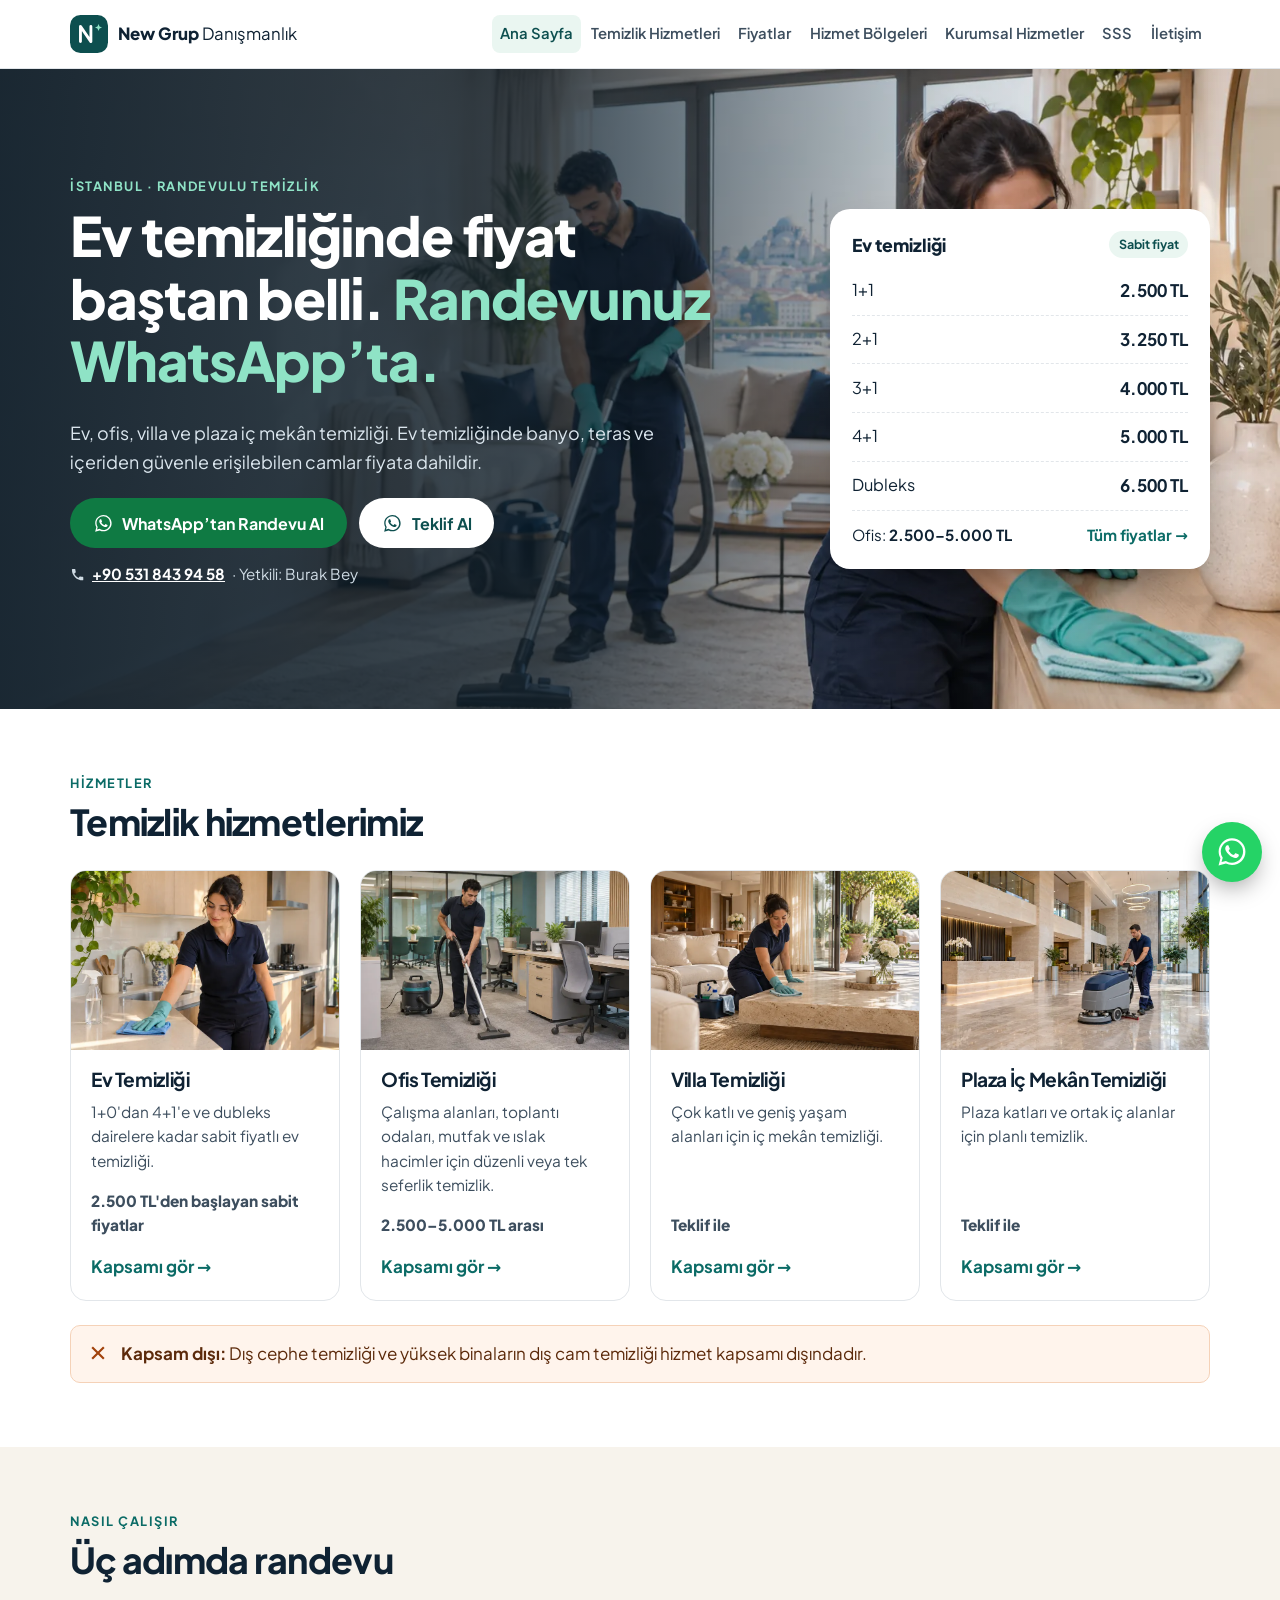
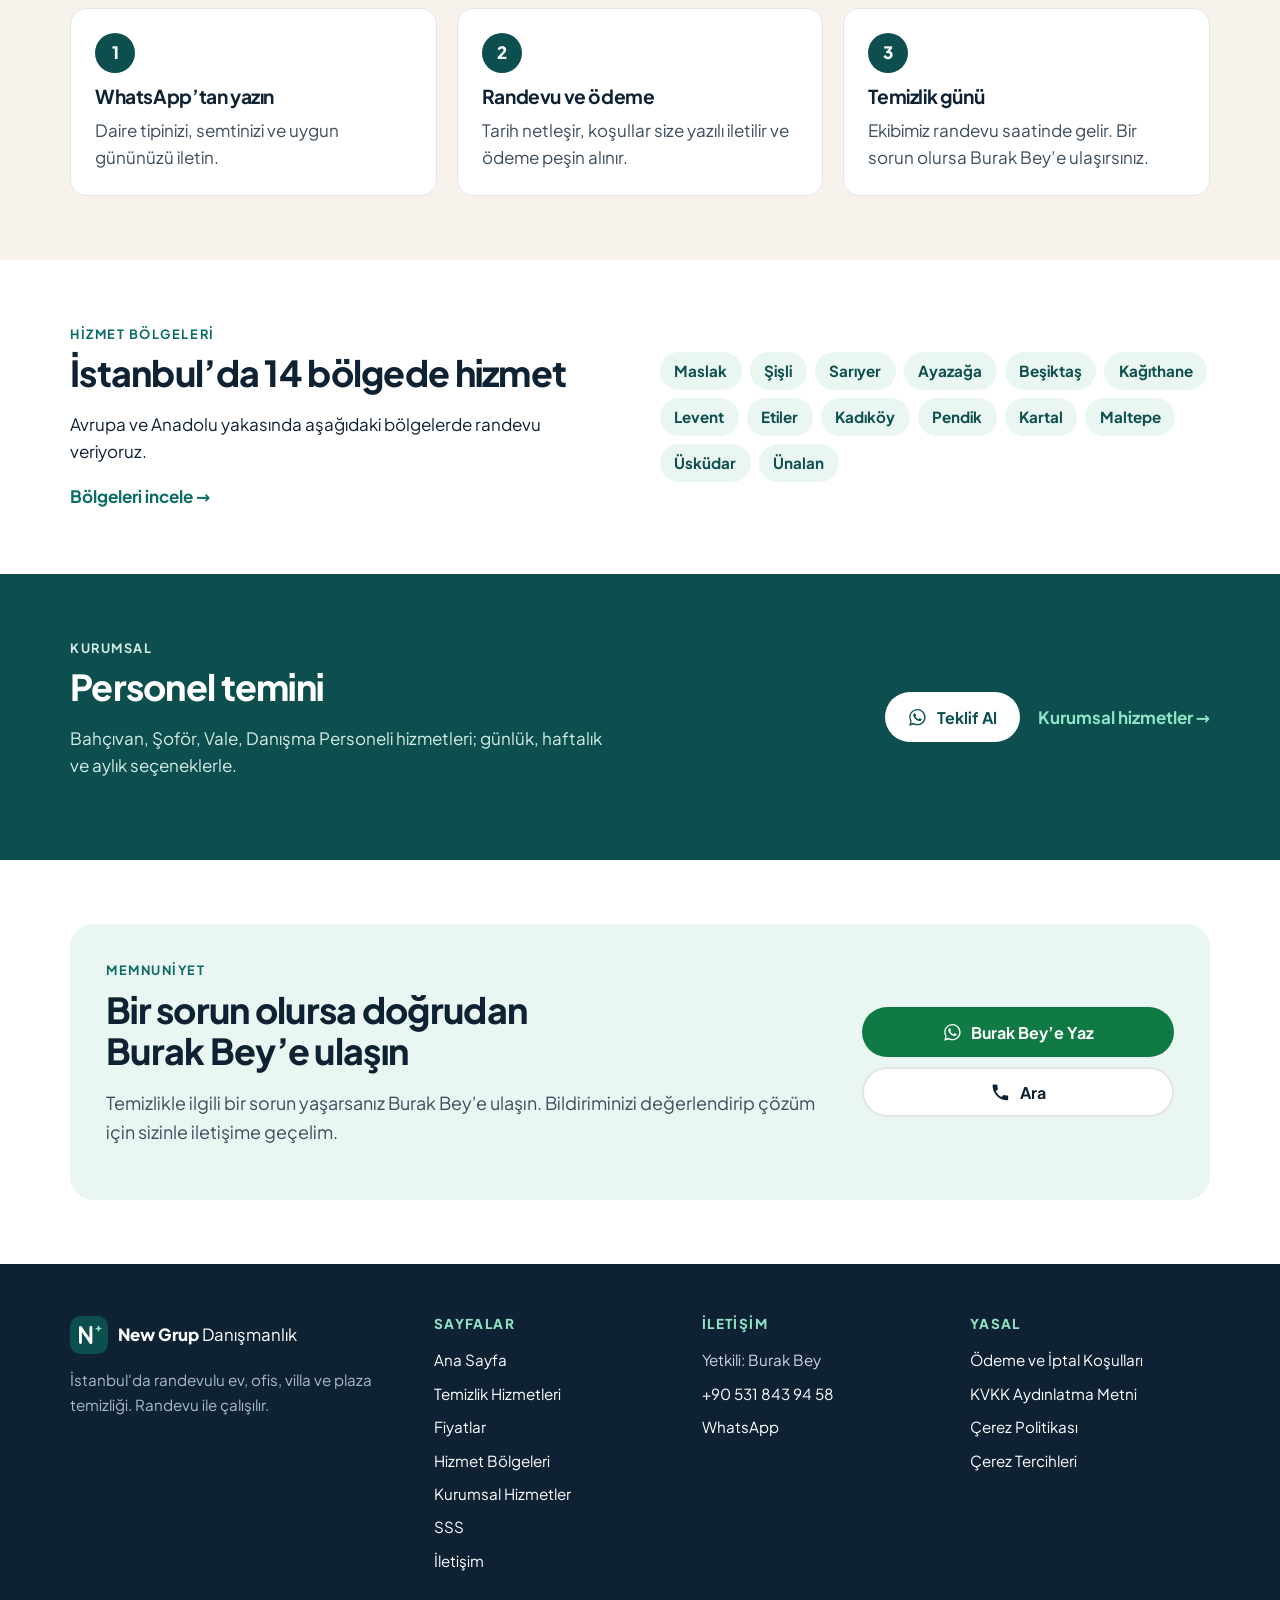
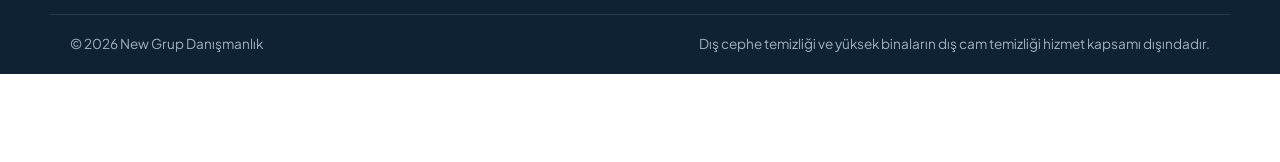
==== index.html @ 075f75ff "New Grup Danışmanlık web sitesi Co-Authored-By: Claude Opus 5.5 <noreply@anthropic.com> Claude-Sessi" ====
<!doctype html>
<html lang="tr">
<head>
<meta charset="utf-8">
<meta name="viewport" content="width=device-width,initial-scale=1,viewport-fit=cover">
<title>New Grup Danışmanlık | İstanbul Ev ve Ofis Temizliği, Sabit Fiyat</title>
<meta name="description" content="İstanbul&#x27;da ev, ofis, villa ve plaza iç mekân temizliği. 1+1 ev temizliği 2.500 TL&#x27;den başlayan sabit fiyatlar. WhatsApp&#x27;tan hemen randevu alın.">
<meta name="robots" content="index,follow">
<link rel="canonical" href="https://y73755-commits.github.io/newgrupdanismanlik/">
<meta property="og:type" content="website"><meta property="og:locale" content="tr_TR">
<meta property="og:site_name" content="New Grup Danışmanlık"><meta property="og:title" content="New Grup Danışmanlık | İstanbul Ev ve Ofis Temizliği, Sabit Fiyat">
<meta property="og:description" content="İstanbul&#x27;da ev, ofis, villa ve plaza iç mekân temizliği. 1+1 ev temizliği 2.500 TL&#x27;den başlayan sabit fiyatlar. WhatsApp&#x27;tan hemen randevu alın."><meta property="og:url" content="https://y73755-commits.github.io/newgrupdanismanlik/">
<meta property="og:image" content="https://y73755-commits.github.io/newgrupdanismanlik/assets/img/og.jpg">
<meta name="theme-color" content="#0d4f4f">

<link rel="icon" href="assets/img/favicon.svg" type="image/svg+xml">
<link rel="preload" href="assets/fonts/plus-jakarta-sans-latin-wght-normal.woff2" as="font" type="font/woff2" crossorigin>
<link rel="preload" as="image" href="assets/img/hero-salon-800.webp" imagesrcset="assets/img/hero-salon-800.webp 800w, assets/img/hero-salon-1600.webp 1600w" imagesizes="100vw">
<link rel="stylesheet" href="assets/css/style.css?v=202611161901">
<script>
window.NG_CFG={"ga4": "", "ads": "", "adsWa": "", "adsTel": ""};
window.dataLayer=window.dataLayer||[];function gtag(){dataLayer.push(arguments);}
gtag('consent','default',{ad_storage:'denied',ad_user_data:'denied',ad_personalization:'denied',analytics_storage:'denied',functionality_storage:'granted',security_storage:'granted',wait_for_update:500});
gtag('set','ads_data_redaction',true);
</script>
<script type="application/ld+json">{"@context": "https://schema.org", "@type": "LocalBusiness", "@id": "https://y73755-commits.github.io/newgrupdanismanlik/#isletme", "name": "New Grup Danışmanlık", "url": "https://y73755-commits.github.io/newgrupdanismanlik/", "telephone": "+905318439458", "description": "İstanbul'da randevulu ev, ofis, villa ve plaza temizliği", "image": "https://y73755-commits.github.io/newgrupdanismanlik/assets/img/og.jpg", "priceRange": "2.500 TL – 6.500 TL", "areaServed": [{"@type": "Place", "name": "Maslak, İstanbul"}, {"@type": "Place", "name": "Şişli, İstanbul"}, {"@type": "Place", "name": "Sarıyer, İstanbul"}, {"@type": "Place", "name": "Ayazağa, İstanbul"}, {"@type": "Place", "name": "Beşiktaş, İstanbul"}, {"@type": "Place", "name": "Kağıthane, İstanbul"}, {"@type": "Place", "name": "Levent, İstanbul"}, {"@type": "Place", "name": "Etiler, İstanbul"}, {"@type": "Place", "name": "Kadıköy, İstanbul"}, {"@type": "Place", "name": "Pendik, İstanbul"}, {"@type": "Place", "name": "Kartal, İstanbul"}, {"@type": "Place", "name": "Maltepe, İstanbul"}, {"@type": "Place", "name": "Üsküdar, İstanbul"}, {"@type": "Place", "name": "Ünalan, İstanbul"}], "contactPoint": {"@type": "ContactPoint", "telephone": "+905318439458", "contactType": "customer service", "availableLanguage": "Turkish"}, "makesOffer": [{"@type": "Offer", "name": "1+0 ve 1+1 ev temizliği", "price": "2500", "priceCurrency": "TRY"}, {"@type": "Offer", "name": "2+1 ev temizliği", "price": "3250", "priceCurrency": "TRY"}, {"@type": "Offer", "name": "3+1 ev temizliği", "price": "4000", "priceCurrency": "TRY"}, {"@type": "Offer", "name": "4+1 ev temizliği", "price": "5000", "priceCurrency": "TRY"}, {"@type": "Offer", "name": "3+2 ve 4+2 dubleks daire temizliği", "price": "6500", "priceCurrency": "TRY"}]}</script>
</head>
<body>
<a class="skip" href="#icerik">İçeriğe geç</a>
<header class="hdr">
  <div class="wrap hdr-in">
    <a class="brand" href="index.html" aria-label="New Grup Danışmanlık ana sayfa"><svg class="logo-mark" viewBox="0 0 40 40" aria-hidden="true"><rect width="40" height="40" rx="11" fill="#0d4f4f"/><path d="M11 28V12l11 16V12" fill="none" stroke="#fff" stroke-width="3" stroke-linecap="round" stroke-linejoin="round"/><path d="M30 9.5l1.1 2.6 2.6 1.1-2.6 1.1L30 16.9l-1.1-2.6-2.6-1.1 2.6-1.1z" fill="#8fe3c6"/></svg><span><b>New Grup</b> Danışmanlık</span></a>
    <nav class="nav" id="nav" aria-label="Ana menü"><ul><li><a href="index.html" aria-current=page>Ana Sayfa</a></li><li><a href="temizlik-hizmetleri.html">Temizlik Hizmetleri</a></li><li><a href="fiyatlar.html">Fiyatlar</a></li><li><a href="hizmet-bolgeleri.html">Hizmet Bölgeleri</a></li><li><a href="kurumsal-hizmetler.html">Kurumsal Hizmetler</a></li><li><a href="sss.html">SSS</a></li><li><a href="iletisim.html">İletişim</a></li></ul>
      <div class="nav-cta"><a class="btn btn-ghost btn-sm" href="tel:+905318439458" data-track="telefon" data-ctx="menu"><svg viewBox="0 0 24 24" aria-hidden="true"><path fill="currentColor" d="M6.6 10.8a15.1 15.1 0 0 0 6.6 6.6l2.2-2.2c.3-.3.7-.4 1-.2 1.1.4 2.3.6 3.6.6.6 0 1 .4 1 1V20c0 .6-.4 1-1 1A17 17 0 0 1 3 4c0-.6.4-1 1-1h3.5c.6 0 1 .4 1 1 0 1.2.2 2.4.6 3.6.1.3 0 .7-.2 1l-2.3 2.2Z"/></svg><span>+90 531 843 94 58</span></a></div>
    </nav>
    <a class="hdr-tel" href="tel:+905318439458" data-track="telefon" data-ctx="header"><svg viewBox="0 0 24 24" aria-hidden="true"><path fill="currentColor" d="M6.6 10.8a15.1 15.1 0 0 0 6.6 6.6l2.2-2.2c.3-.3.7-.4 1-.2 1.1.4 2.3.6 3.6.6.6 0 1 .4 1 1V20c0 .6-.4 1-1 1A17 17 0 0 1 3 4c0-.6.4-1 1-1h3.5c.6 0 1 .4 1 1 0 1.2.2 2.4.6 3.6.1.3 0 .7-.2 1l-2.3 2.2Z"/></svg><span>+90 531 843 94 58</span></a>
    <button class="burger" id="burger" aria-controls="nav" aria-expanded="false" aria-label="Menüyü aç"><span></span><span></span><span></span></button>
  </div>
</header>
<main id="icerik">

<section class="hero"><div class="hero-bg"><img class="hero-img" src="assets/img/hero-salon-800.webp" srcset="assets/img/hero-salon-800.webp 800w, assets/img/hero-salon-1600.webp 1600w" sizes="100vw" alt="İstanbul manzaralı bir salonda süpürge ve toz alma yapan iki temizlik görevlisi" width="1536" height="1024" fetchpriority="high"></div><div class="wrap hero-grid">
  <div class="hero-txt">
    <p class="eyebrow">İstanbul · Randevulu temizlik</p>
    <h1>Ev temizliğinde fiyat baştan belli. <span class="hl">Randevunuz WhatsApp’ta.</span></h1>
    <p class="lead">Ev, ofis, villa ve plaza iç mekân temizliği. Ev temizliğinde banyo, teras ve içeriden güvenle erişilebilen camlar fiyata dahildir.</p>
    <div class="hero-cta"><a class="btn btn-wa" href="https://wa.me/905318439458?text=Merhaba%20Burak%20Bey%2C%20ev%20temizli%C4%9Fi%20i%C3%A7in%20randevu%20almak%20istiyorum.%20Daire%20tipi%3A%20%E2%80%A6%20Semt%3A%20%E2%80%A6%20Uygun%20g%C3%BCn%3A%20%E2%80%A6" target="_blank" rel="noopener" data-track="whatsapp" data-ctx="hero"><svg viewBox="0 0 32 32" aria-hidden="true"><path fill="currentColor" d="M16.04 3C9.08 3 3.43 8.64 3.43 15.6c0 2.22.58 4.39 1.69 6.3L3.33 28.7l6.96-1.83a12.6 12.6 0 0 0 5.75 1.39h.01c6.95 0 12.6-5.65 12.6-12.6 0-3.37-1.31-6.53-3.69-8.91A12.52 12.52 0 0 0 16.04 3Zm0 23.07h-.01a10.5 10.5 0 0 1-5.35-1.46l-.38-.23-4.13 1.08 1.1-4.02-.25-.41a10.44 10.44 0 0 1-1.6-5.43c0-5.79 4.71-10.5 10.51-10.5 2.8 0 5.44 1.1 7.42 3.08a10.43 10.43 0 0 1 3.07 7.43c0 5.79-4.71 10.5-10.5 10.5Zm5.76-7.86c-.32-.16-1.87-.92-2.16-1.03-.29-.1-.5-.16-.71.16-.21.32-.82 1.03-1 1.24-.18.21-.37.24-.68.08-.32-.16-1.33-.49-2.54-1.57-.94-.84-1.57-1.87-1.75-2.18-.18-.32-.02-.49.14-.65.14-.14.32-.37.47-.55.16-.18.21-.32.32-.53.1-.21.05-.4-.03-.55-.08-.16-.71-1.71-.97-2.34-.26-.62-.52-.53-.71-.54h-.6c-.21 0-.55.08-.84.4-.29.32-1.1 1.08-1.1 2.63s1.13 3.05 1.29 3.26c.16.21 2.22 3.39 5.38 4.75.75.32 1.34.52 1.8.66.75.24 1.44.21 1.98.13.6-.09 1.87-.76 2.13-1.5.26-.74.26-1.37.18-1.5-.08-.13-.29-.21-.6-.37Z"/></svg><span>WhatsApp’tan Randevu Al</span></a><a class="btn btn-primary" href="https://wa.me/905318439458?text=Merhaba%20Burak%20Bey%2C%20ofis%20temizli%C4%9Fi%20i%C3%A7in%20teklif%20almak%20istiyorum.%20Semt%3A%20%E2%80%A6%20Alan/kapsam%3A%20%E2%80%A6" target="_blank" rel="noopener" data-track="whatsapp" data-ctx="hero"><svg viewBox="0 0 32 32" aria-hidden="true"><path fill="currentColor" d="M16.04 3C9.08 3 3.43 8.64 3.43 15.6c0 2.22.58 4.39 1.69 6.3L3.33 28.7l6.96-1.83a12.6 12.6 0 0 0 5.75 1.39h.01c6.95 0 12.6-5.65 12.6-12.6 0-3.37-1.31-6.53-3.69-8.91A12.52 12.52 0 0 0 16.04 3Zm0 23.07h-.01a10.5 10.5 0 0 1-5.35-1.46l-.38-.23-4.13 1.08 1.1-4.02-.25-.41a10.44 10.44 0 0 1-1.6-5.43c0-5.79 4.71-10.5 10.51-10.5 2.8 0 5.44 1.1 7.42 3.08a10.43 10.43 0 0 1 3.07 7.43c0 5.79-4.71 10.5-10.5 10.5Zm5.76-7.86c-.32-.16-1.87-.92-2.16-1.03-.29-.1-.5-.16-.71.16-.21.32-.82 1.03-1 1.24-.18.21-.37.24-.68.08-.32-.16-1.33-.49-2.54-1.57-.94-.84-1.57-1.87-1.75-2.18-.18-.32-.02-.49.14-.65.14-.14.32-.37.47-.55.16-.18.21-.32.32-.53.1-.21.05-.4-.03-.55-.08-.16-.71-1.71-.97-2.34-.26-.62-.52-.53-.71-.54h-.6c-.21 0-.55.08-.84.4-.29.32-1.1 1.08-1.1 2.63s1.13 3.05 1.29 3.26c.16.21 2.22 3.39 5.38 4.75.75.32 1.34.52 1.8.66.75.24 1.44.21 1.98.13.6-.09 1.87-.76 2.13-1.5.26-.74.26-1.37.18-1.5-.08-.13-.29-.21-.6-.37Z"/></svg><span>Teklif Al</span></a></div>
    <p class="hero-meta"><svg viewBox="0 0 24 24" aria-hidden="true"><path fill="currentColor" d="M6.6 10.8a15.1 15.1 0 0 0 6.6 6.6l2.2-2.2c.3-.3.7-.4 1-.2 1.1.4 2.3.6 3.6.6.6 0 1 .4 1 1V20c0 .6-.4 1-1 1A17 17 0 0 1 3 4c0-.6.4-1 1-1h3.5c.6 0 1 .4 1 1 0 1.2.2 2.4.6 3.6.1.3 0 .7-.2 1l-2.3 2.2Z"/></svg><a href="tel:+905318439458" data-track="telefon" data-ctx="hero">+90 531 843 94 58</a> · Yetkili: Burak Bey</p>
  </div>
  <aside class="price-card" aria-label="Ev temizliği fiyatları">
    <div class="pc-head"><span>Ev temizliği</span><span class="pill pill-mint">Sabit fiyat</span></div>
    <ul class="pc-list"><li><span>1+1</span><b>2.500 TL</b></li><li><span>2+1</span><b>3.250 TL</b></li><li><span>3+1</span><b>4.000 TL</b></li><li><span>4+1</span><b>5.000 TL</b></li><li><span>Dubleks</span><b>6.500 TL</b></li></ul>
    <div class="pc-foot"><span>Ofis: <b>2.500–5.000 TL</b></span><a href="fiyatlar.html">Tüm fiyatlar →</a></div>
  </aside>
</div></section>

<section class="sec"><div class="wrap">
  <div class="sec-head"><p class="eyebrow">Hizmetler</p><h2>Temizlik hizmetlerimiz</h2></div>
  <div class="grid-4"><article class="card svc">
<div class="svc-img"><img class="" src="assets/img/ev-mutfak-800.webp" srcset="assets/img/ev-mutfak-800.webp 800w, assets/img/ev-mutfak-1600.webp 1600w" sizes="(max-width: 760px) 100vw, 25vw" alt="Mutfak tezgâhını silen temizlik görevlisi" width="1536" height="1024" loading="lazy" decoding="async"></div><h3>Ev Temizliği</h3><p>1+0&#x27;dan 4+1&#x27;e ve dubleks dairelere kadar sabit fiyatlı ev temizliği.</p>
<p class="svc-price">2.500 TL&#x27;den başlayan sabit fiyatlar</p>
<a class="more" href="temizlik-hizmetleri.html#ev-temizligi">Kapsamı gör →</a></article><article class="card svc">
<div class="svc-img"><img class="" src="assets/img/ofis-800.webp" srcset="assets/img/ofis-800.webp 800w, assets/img/ofis-1600.webp 1600w" sizes="(max-width: 760px) 100vw, 25vw" alt="Ofiste halıyı süpüren temizlik görevlisi" width="1536" height="1024" loading="lazy" decoding="async"></div><h3>Ofis Temizliği</h3><p>Çalışma alanları, toplantı odaları, mutfak ve ıslak hacimler için düzenli veya tek seferlik temizlik.</p>
<p class="svc-price">2.500–5.000 TL arası</p>
<a class="more" href="temizlik-hizmetleri.html#ofis-temizligi">Kapsamı gör →</a></article><article class="card svc">
<div class="svc-img"><img class="" src="assets/img/villa-800.webp" srcset="assets/img/villa-800.webp 800w, assets/img/villa-1600.webp 1600w" sizes="(max-width: 760px) 100vw, 25vw" alt="Villa salonunda mermer sehpayı silen temizlik görevlisi" width="1536" height="1024" loading="lazy" decoding="async"></div><h3>Villa Temizliği</h3><p>Çok katlı ve geniş yaşam alanları için iç mekân temizliği.</p>
<p class="svc-price">Teklif ile</p>
<a class="more" href="temizlik-hizmetleri.html#villa-temizligi">Kapsamı gör →</a></article><article class="card svc">
<div class="svc-img"><img class="" src="assets/img/plaza-800.webp" srcset="assets/img/plaza-800.webp 800w, assets/img/plaza-1600.webp 1600w" sizes="(max-width: 760px) 100vw, 25vw" alt="Plaza lobisinde zemin temizleme makinesi kullanan görevli" width="1536" height="1024" loading="lazy" decoding="async"></div><h3>Plaza İç Mekân Temizliği</h3><p>Plaza katları ve ortak iç alanlar için planlı temizlik.</p>
<p class="svc-price">Teklif ile</p>
<a class="more" href="temizlik-hizmetleri.html#plaza-temizligi">Kapsamı gör →</a></article></div>
  <div class="note note-warn"><svg viewBox="0 0 20 20" aria-hidden="true"><path fill="currentColor" d="m5.4 4 4.6 4.6L14.6 4 16 5.4 11.4 10l4.6 4.6-1.4 1.4-4.6-4.6L5.4 16 4 14.6 8.6 10 4 5.4z"/></svg><p><b>Kapsam dışı:</b> Dış cephe temizliği ve yüksek binaların dış cam temizliği hizmet kapsamı dışındadır.</p></div>
</div></section>

<section class="sec sec-tint"><div class="wrap">
  <div class="sec-head"><p class="eyebrow">Nasıl çalışır</p><h2>Üç adımda randevu</h2></div>
  <ol class="steps">
    <li><span class="step-n">1</span><h3>WhatsApp’tan yazın</h3><p>Daire tipinizi, semtinizi ve uygun gününüzü iletin.</p></li>
    <li><span class="step-n">2</span><h3>Randevu ve ödeme</h3><p>Tarih netleşir, koşullar size yazılı iletilir ve ödeme peşin alınır.</p></li>
    <li><span class="step-n">3</span><h3>Temizlik günü</h3><p>Ekibimiz randevu saatinde gelir. Bir sorun olursa Burak Bey’e ulaşırsınız.</p></li>
  </ol>
</div></section>

<section class="sec"><div class="wrap split">
  <div><p class="eyebrow">Hizmet bölgeleri</p><h2>İstanbul’da 14 bölgede hizmet</h2>
  <p>Avrupa ve Anadolu yakasında aşağıdaki bölgelerde randevu veriyoruz.</p>
  <a class="more" href="hizmet-bolgeleri.html">Bölgeleri incele →</a></div>
  <ul class="chips"><li>Maslak</li><li>Şişli</li><li>Sarıyer</li><li>Ayazağa</li><li>Beşiktaş</li><li>Kağıthane</li><li>Levent</li><li>Etiler</li><li>Kadıköy</li><li>Pendik</li><li>Kartal</li><li>Maltepe</li><li>Üsküdar</li><li>Ünalan</li></ul>
</div></section>

<section class="sec sec-dark"><div class="wrap split">
  <div><p class="eyebrow eyebrow-l">Kurumsal</p><h2>Personel temini</h2>
  <p>Bahçıvan, Şoför, Vale, Danışma Personeli hizmetleri; günlük, haftalık ve aylık seçeneklerle.</p></div>
  <div class="dark-cta"><a class="btn btn-light" href="https://wa.me/905318439458?text=Merhaba%20Burak%20Bey%2C%20kurumsal%20personel%20i%C3%A7in%20teklif%20almak%20istiyorum.%20Semt%3A%20%E2%80%A6%20Alan/kapsam%3A%20%E2%80%A6" target="_blank" rel="noopener" data-track="whatsapp" data-ctx="home-kurumsal"><svg viewBox="0 0 32 32" aria-hidden="true"><path fill="currentColor" d="M16.04 3C9.08 3 3.43 8.64 3.43 15.6c0 2.22.58 4.39 1.69 6.3L3.33 28.7l6.96-1.83a12.6 12.6 0 0 0 5.75 1.39h.01c6.95 0 12.6-5.65 12.6-12.6 0-3.37-1.31-6.53-3.69-8.91A12.52 12.52 0 0 0 16.04 3Zm0 23.07h-.01a10.5 10.5 0 0 1-5.35-1.46l-.38-.23-4.13 1.08 1.1-4.02-.25-.41a10.44 10.44 0 0 1-1.6-5.43c0-5.79 4.71-10.5 10.51-10.5 2.8 0 5.44 1.1 7.42 3.08a10.43 10.43 0 0 1 3.07 7.43c0 5.79-4.71 10.5-10.5 10.5Zm5.76-7.86c-.32-.16-1.87-.92-2.16-1.03-.29-.1-.5-.16-.71.16-.21.32-.82 1.03-1 1.24-.18.21-.37.24-.68.08-.32-.16-1.33-.49-2.54-1.57-.94-.84-1.57-1.87-1.75-2.18-.18-.32-.02-.49.14-.65.14-.14.32-.37.47-.55.16-.18.21-.32.32-.53.1-.21.05-.4-.03-.55-.08-.16-.71-1.71-.97-2.34-.26-.62-.52-.53-.71-.54h-.6c-.21 0-.55.08-.84.4-.29.32-1.1 1.08-1.1 2.63s1.13 3.05 1.29 3.26c.16.21 2.22 3.39 5.38 4.75.75.32 1.34.52 1.8.66.75.24 1.44.21 1.98.13.6-.09 1.87-.76 2.13-1.5.26-.74.26-1.37.18-1.5-.08-.13-.29-.21-.6-.37Z"/></svg><span>Teklif Al</span></a><a class="more more-l" href="kurumsal-hizmetler.html">Kurumsal hizmetler →</a></div>
</div></section>

<section class="sec"><div class="wrap"><div class="promise">
<div><p class="eyebrow">Memnuniyet</p><h2>Bir sorun olursa doğrudan Burak Bey’e ulaşın</h2><p class="lead">Temizlikle ilgili bir sorun yaşarsanız Burak Bey&#x27;e ulaşın. Bildiriminizi değerlendirip çözüm için sizinle iletişime geçelim.</p></div>
<div class="promise-cta"><a class="btn btn-wa" href="https://wa.me/905318439458?text=Merhaba%20Burak%20Bey%2C%20ald%C4%B1%C4%9F%C4%B1m%20temizlik%20hizmetiyle%20ilgili%20bildirimde%20bulunmak%20istiyorum." target="_blank" rel="noopener" data-track="whatsapp" data-ctx="memnuniyet"><svg viewBox="0 0 32 32" aria-hidden="true"><path fill="currentColor" d="M16.04 3C9.08 3 3.43 8.64 3.43 15.6c0 2.22.58 4.39 1.69 6.3L3.33 28.7l6.96-1.83a12.6 12.6 0 0 0 5.75 1.39h.01c6.95 0 12.6-5.65 12.6-12.6 0-3.37-1.31-6.53-3.69-8.91A12.52 12.52 0 0 0 16.04 3Zm0 23.07h-.01a10.5 10.5 0 0 1-5.35-1.46l-.38-.23-4.13 1.08 1.1-4.02-.25-.41a10.44 10.44 0 0 1-1.6-5.43c0-5.79 4.71-10.5 10.51-10.5 2.8 0 5.44 1.1 7.42 3.08a10.43 10.43 0 0 1 3.07 7.43c0 5.79-4.71 10.5-10.5 10.5Zm5.76-7.86c-.32-.16-1.87-.92-2.16-1.03-.29-.1-.5-.16-.71.16-.21.32-.82 1.03-1 1.24-.18.21-.37.24-.68.08-.32-.16-1.33-.49-2.54-1.57-.94-.84-1.57-1.87-1.75-2.18-.18-.32-.02-.49.14-.65.14-.14.32-.37.47-.55.16-.18.21-.32.32-.53.1-.21.05-.4-.03-.55-.08-.16-.71-1.71-.97-2.34-.26-.62-.52-.53-.71-.54h-.6c-.21 0-.55.08-.84.4-.29.32-1.1 1.08-1.1 2.63s1.13 3.05 1.29 3.26c.16.21 2.22 3.39 5.38 4.75.75.32 1.34.52 1.8.66.75.24 1.44.21 1.98.13.6-.09 1.87-.76 2.13-1.5.26-.74.26-1.37.18-1.5-.08-.13-.29-.21-.6-.37Z"/></svg><span>Burak Bey’e Yaz</span></a><a class="btn btn-ghost" href="tel:+905318439458" data-track="telefon" data-ctx="memnuniyet"><svg viewBox="0 0 24 24" aria-hidden="true"><path fill="currentColor" d="M6.6 10.8a15.1 15.1 0 0 0 6.6 6.6l2.2-2.2c.3-.3.7-.4 1-.2 1.1.4 2.3.6 3.6.6.6 0 1 .4 1 1V20c0 .6-.4 1-1 1A17 17 0 0 1 3 4c0-.6.4-1 1-1h3.5c.6 0 1 .4 1 1 0 1.2.2 2.4.6 3.6.1.3 0 .7-.2 1l-2.3 2.2Z"/></svg><span>Ara</span></a></div>
</div></div></section>

</main>
<footer class="ftr">
  <div class="wrap ftr-grid">
    <div>
      <a class="brand brand-light" href="index.html"><svg class="logo-mark" viewBox="0 0 40 40" aria-hidden="true"><rect width="40" height="40" rx="11" fill="#0d4f4f"/><path d="M11 28V12l11 16V12" fill="none" stroke="#fff" stroke-width="3" stroke-linecap="round" stroke-linejoin="round"/><path d="M30 9.5l1.1 2.6 2.6 1.1-2.6 1.1L30 16.9l-1.1-2.6-2.6-1.1 2.6-1.1z" fill="#8fe3c6"/></svg><span><b>New Grup</b> Danışmanlık</span></a>
      <p class="muted-l">İstanbul&#x27;da randevulu ev, ofis, villa ve plaza temizliği. Randevu ile çalışılır.</p>
    </div>
    <div>
      <h2 class="ftr-h">Sayfalar</h2>
      <ul class="ftr-list"><li><a href="index.html">Ana Sayfa</a></li><li><a href="temizlik-hizmetleri.html">Temizlik Hizmetleri</a></li><li><a href="fiyatlar.html">Fiyatlar</a></li><li><a href="hizmet-bolgeleri.html">Hizmet Bölgeleri</a></li><li><a href="kurumsal-hizmetler.html">Kurumsal Hizmetler</a></li><li><a href="sss.html">SSS</a></li><li><a href="iletisim.html">İletişim</a></li></ul>
    </div>
    <div>
      <h2 class="ftr-h">İletişim</h2>
      <ul class="ftr-list">
        <li>Yetkili: Burak Bey</li>
        <li><a href="tel:+905318439458" data-track="telefon" data-ctx="footer">+90 531 843 94 58</a></li>
        <li><a href="https://wa.me/905318439458?text=Merhaba%20Burak%20Bey%2C%20temizlik%20hizmeti%20hakk%C4%B1nda%20bilgi%20almak%20istiyorum." target="_blank" rel="noopener" data-track="whatsapp" data-ctx="footer">WhatsApp</a></li>
      </ul>
    </div>
    <div>
      <h2 class="ftr-h">Yasal</h2>
      <ul class="ftr-list">
        <li><a href="odeme-kosullari.html">Ödeme ve İptal Koşulları</a></li>
        <li><a href="kvkk-aydinlatma-metni.html">KVKK Aydınlatma Metni</a></li>
        <li><a href="cerez-politikasi.html">Çerez Politikası</a></li>
        <li><button type="button" class="linklike" data-open-consent>Çerez Tercihleri</button></li>
      </ul>
    </div>
  </div>
  <div class="wrap ftr-bottom"><span>© 2026 New Grup Danışmanlık</span><span>Dış cephe temizliği ve yüksek binaların dış cam temizliği hizmet kapsamı dışındadır.</span></div>
</footer>
<a class="wa-float" href="https://wa.me/905318439458?text=Merhaba%20Burak%20Bey%2C%20temizlik%20hizmeti%20hakk%C4%B1nda%20bilgi%20almak%20istiyorum." target="_blank" rel="noopener" data-track="whatsapp" data-ctx="sabit-ikon" aria-label="WhatsApp ile yazın"><svg viewBox="0 0 32 32" aria-hidden="true"><path fill="currentColor" d="M16.04 3C9.08 3 3.43 8.64 3.43 15.6c0 2.22.58 4.39 1.69 6.3L3.33 28.7l6.96-1.83a12.6 12.6 0 0 0 5.75 1.39h.01c6.95 0 12.6-5.65 12.6-12.6 0-3.37-1.31-6.53-3.69-8.91A12.52 12.52 0 0 0 16.04 3Zm0 23.07h-.01a10.5 10.5 0 0 1-5.35-1.46l-.38-.23-4.13 1.08 1.1-4.02-.25-.41a10.44 10.44 0 0 1-1.6-5.43c0-5.79 4.71-10.5 10.51-10.5 2.8 0 5.44 1.1 7.42 3.08a10.43 10.43 0 0 1 3.07 7.43c0 5.79-4.71 10.5-10.5 10.5Zm5.76-7.86c-.32-.16-1.87-.92-2.16-1.03-.29-.1-.5-.16-.71.16-.21.32-.82 1.03-1 1.24-.18.21-.37.24-.68.08-.32-.16-1.33-.49-2.54-1.57-.94-.84-1.57-1.87-1.75-2.18-.18-.32-.02-.49.14-.65.14-.14.32-.37.47-.55.16-.18.21-.32.32-.53.1-.21.05-.4-.03-.55-.08-.16-.71-1.71-.97-2.34-.26-.62-.52-.53-.71-.54h-.6c-.21 0-.55.08-.84.4-.29.32-1.1 1.08-1.1 2.63s1.13 3.05 1.29 3.26c.16.21 2.22 3.39 5.38 4.75.75.32 1.34.52 1.8.66.75.24 1.44.21 1.98.13.6-.09 1.87-.76 2.13-1.5.26-.74.26-1.37.18-1.5-.08-.13-.29-.21-.6-.37Z"/></svg></a>
<div class="cc-banner" id="cc-banner" role="region" aria-label="Çerez bildirimi" hidden>
  <div class="cc-in">
    <p><b>Çerez tercihiniz</b><br>Siteyi ölçmek ve reklamlarımızın etkisini görmek için analiz ve reklam çerezlerini yalnızca izninizle kullanırız. Ayrıntılar: <a href="cerez-politikasi.html">Çerez Politikası</a>.</p>
    <div class="cc-actions">
      <button type="button" class="btn btn-sm btn-outline" data-cc="reject">Reddet</button>
      <button type="button" class="btn btn-sm btn-outline" data-open-consent>Tercihler</button>
      <button type="button" class="btn btn-sm btn-outline" data-cc="accept">Kabul Et</button>
    </div>
  </div>
</div>
<dialog class="cc-modal" id="cc-modal" aria-labelledby="cc-title">
  <form method="dialog" class="cc-form">
    <h2 id="cc-title">Çerez Tercihleri</h2>
    <p class="small">Tercihinizi istediğiniz zaman sayfanın altındaki “Çerez Tercihleri” bağlantısından değiştirebilirsiniz.</p>
    <div class="cc-row"><div><b>Zorunlu</b><p class="small">Çerez tercihinizi hatırlamak için tarayıcınızda küçük bir kayıt tutulur. Kapatılamaz.</p></div><span class="pill">Her zaman açık</span></div>
    <label class="cc-row"><div><b>Analiz</b><p class="small">Google Analytics ile ziyaret istatistikleri.</p></div><input type="checkbox" class="sw" id="cc-analytics"></label>
    <label class="cc-row"><div><b>Reklam</b><p class="small">Google Ads ile WhatsApp ve telefon tıklamalarının ölçümü.</p></div><input type="checkbox" class="sw" id="cc-ads"></label>
    <div class="cc-actions">
      <button type="button" class="btn btn-sm btn-outline" data-cc="reject">Tümünü Reddet</button>
      <button type="button" class="btn btn-sm btn-outline" data-cc="save">Seçimi Kaydet</button>
      <button type="button" class="btn btn-sm btn-outline" data-cc="accept">Tümünü Kabul Et</button>
    </div>
  </form>
</dialog>
<script src="assets/js/main.js?v=202611161901" defer></script>
</body>
</html>
---- assets/css/style.css ----
/* New Grup Danışmanlık — stil dosyası */
@font-face{font-family:"Jakarta";src:url(../fonts/plus-jakarta-sans-latin-ext-wght-normal.woff2) format("woff2");font-weight:200 800;font-display:swap;unicode-range:U+0100-02BA,U+02BD-02C5,U+02C7-02CC,U+02CE-02D7,U+02DD-02FF,U+0304,U+0308,U+0329,U+1D00-1DBF,U+1E00-1E9F,U+1EF2-1EFF,U+2020,U+20A0-20AB,U+20AD-20C0,U+2113,U+2C60-2C7F,U+A720-A7FF}
@font-face{font-family:"Jakarta";src:url(../fonts/plus-jakarta-sans-latin-wght-normal.woff2) format("woff2");font-weight:200 800;font-display:swap;unicode-range:U+0000-00FF,U+0131,U+0152-0153,U+02BB-02BC,U+02C6,U+02DA,U+02DC,U+0304,U+0308,U+0329,U+2000-206F,U+20AC,U+2122,U+2191,U+2193,U+2212,U+2215,U+FEFF,U+FFFD}

:root{
  --ink:#0f2233; --ink-2:#3d4e5e; --muted:#5d6b78;
  --teal:#0d4f4f; --teal-2:#0b6b66; --mint:#8fe3c6; --mint-bg:#eaf6f1;
  --sand:#f7f3ec; --line:#e2e6ea; --white:#fff;
  --wa:#0f7a43; --wa-h:#0c6337; --wa-icon:#25d366;
  --warn-bg:#fff4ec; --warn:#a2420c;
  --r:16px; --r-s:10px; --shadow:0 10px 30px -12px rgba(15,34,51,.25);
  --wrap:1180px; --hdr:68px;
}
*,*::before,*::after{box-sizing:border-box}
html{-webkit-text-size-adjust:100%;scroll-behavior:smooth;scroll-padding-top:calc(var(--hdr) + 12px)}
body{margin:0;font-family:"Jakarta",system-ui,-apple-system,"Segoe UI",Roboto,Arial,sans-serif;color:var(--ink);background:var(--white);font-size:17px;line-height:1.6;padding-bottom:88px}
img{max-width:100%;height:auto;display:block}
svg{width:1em;height:1em;flex:none}
a{color:var(--teal-2)}
h1,h2,h3{line-height:1.15;letter-spacing:-.02em;margin:0 0 .5em;text-wrap:balance}
h1{font-size:clamp(2rem,4.6vw,3.4rem);font-weight:800}
h2{font-size:clamp(1.55rem,2.8vw,2.25rem);font-weight:750}
h3,.h3{font-size:1.2rem;font-weight:700}
p{margin:0 0 1em}
.wrap{max-width:var(--wrap);margin:0 auto;padding:0 20px}
.narrow{max-width:820px}
.center{text-align:center}
.muted{color:var(--muted)} .small{font-size:.9rem}
.sr{position:absolute;width:1px;height:1px;overflow:hidden;clip:rect(0 0 0 0)}
.skip{position:absolute;left:-999px;top:8px;background:var(--ink);color:#fff;padding:8px 12px;border-radius:8px;z-index:100}
.skip:focus{left:8px}
:focus-visible{outline:3px solid #f0a400;outline-offset:2px}
.eyebrow{font-size:.8rem;font-weight:700;letter-spacing:.12em;text-transform:uppercase;color:var(--teal-2);margin-bottom:.6em}
.eyebrow-l{color:var(--mint)}
.lead{font-size:1.12rem;color:var(--ink-2);max-width:62ch}
.hl{color:var(--mint)}

/* buttons */
.btn{display:inline-flex;align-items:center;justify-content:center;gap:.55em;min-height:50px;padding:.75em 1.3em;border-radius:999px;font:inherit;font-weight:700;font-size:1rem;text-decoration:none;border:2px solid transparent;cursor:pointer;transition:background .15s,transform .15s,border-color .15s;line-height:1.2;text-align:center}
.btn svg{width:1.3em;height:1.3em}
.btn:active{transform:translateY(1px)}
.btn-wa{background:var(--wa);color:#fff}.btn-wa:hover{background:var(--wa-h)}
.btn-primary{background:var(--teal);color:#fff}.btn-primary:hover{background:#093c3c}
.btn-ghost{background:#fff;color:var(--ink);border-color:var(--line)}.btn-ghost:hover{border-color:var(--teal-2)}
.btn-light{background:#fff;color:var(--teal)}.btn-light:hover{background:var(--mint-bg)}
.btn-outline{background:#fff;color:var(--ink);border-color:var(--ink)}.btn-outline:hover{background:var(--ink);color:#fff}
.btn-sm{min-height:44px;padding:.55em 1.05em;font-size:.95rem}
.linklike{background:none;border:0;padding:0;font:inherit;color:inherit;text-decoration:underline;cursor:pointer}
.more{font-weight:700;text-decoration:none;color:var(--teal-2)}.more:hover{text-decoration:underline}
.more-l{color:var(--mint)}
.pill{display:inline-block;font-size:.78rem;font-weight:700;padding:.3em .75em;border-radius:999px;background:#eef1f4;color:var(--ink-2);white-space:nowrap}
.pill-mint{background:var(--mint-bg);color:var(--teal)}

/* header */
.hdr{position:sticky;top:0;z-index:50;background:rgba(255,255,255,.94);backdrop-filter:saturate(1.4) blur(10px);border-bottom:1px solid var(--line)}
.hdr-in{display:flex;align-items:center;gap:16px;height:var(--hdr)}
.brand{display:flex;align-items:center;gap:10px;text-decoration:none;color:var(--ink);font-size:1.05rem;white-space:nowrap}
.brand b{font-weight:800}
.logo-mark{width:38px;height:38px}
.brand-light{color:#fff}
.nav{margin-left:auto}
.nav ul{display:flex;gap:2px;list-style:none;margin:0;padding:0}
.nav a{display:block;white-space:nowrap;padding:.5em .55em;border-radius:8px;text-decoration:none;color:var(--ink-2);font-weight:600;font-size:.93rem}
.nav a:hover{background:var(--mint-bg);color:var(--teal)}
.nav a[aria-current]{color:var(--teal);background:var(--mint-bg)}
.nav-cta{display:none}
.hdr-tel{display:inline-flex;align-items:center;gap:.4em;font-weight:700;text-decoration:none;color:var(--teal);white-space:nowrap;font-size:.95rem}
.burger{display:none;margin-left:auto;width:46px;height:46px;border:1px solid var(--line);border-radius:12px;background:#fff;cursor:pointer;padding:0;flex-direction:column;align-items:center;justify-content:center;gap:5px}
.burger span{display:block;width:20px;height:2px;background:var(--ink);border-radius:2px;transition:transform .2s,opacity .2s}
.burger[aria-expanded=true] span:nth-child(1){transform:translateY(7px) rotate(45deg)}
.burger[aria-expanded=true] span:nth-child(2){opacity:0}
.burger[aria-expanded=true] span:nth-child(3){transform:translateY(-7px) rotate(-45deg)}

@media (max-width:1320px){.hdr-tel{display:none}}
@media (max-width:1100px){
  .burger{display:flex}
  .nav{position:fixed;inset:var(--hdr) 0 auto 0;background:#fff;border-bottom:1px solid var(--line);box-shadow:var(--shadow);padding:10px 20px 20px;max-height:calc(100dvh - var(--hdr));overflow:auto;display:none}
  .nav.open{display:block}
  .nav ul{flex-direction:column}
  .nav a{padding:.85em .6em;font-size:1.05rem;border-bottom:1px solid var(--line);border-radius:0}
  .nav-cta{display:block;margin-top:14px}
  .nav-cta .btn{width:100%}
  body.menu-open{overflow:hidden}
}

/* hero */
.hero{position:relative;color:#fff;overflow:hidden;background:var(--ink)}
.hero-bg{position:absolute;inset:0}
.hero-img{width:100%;height:100%;object-fit:cover;object-position:70% 40%}
.hero-bg::after{content:"";position:absolute;inset:0;background:linear-gradient(90deg,rgba(10,26,38,.92) 0%,rgba(10,26,38,.78) 42%,rgba(10,26,38,.15) 75%,rgba(10,26,38,0) 100%)}
.hero-grid{position:relative;display:grid;grid-template-columns:1.25fr .85fr;gap:48px;align-items:center;padding-top:72px;padding-bottom:72px;min-height:min(640px,82vh)}
.hero .lead{color:#dbe6ee}
.hero .eyebrow{color:var(--mint)}
.hero-cta{display:flex;flex-wrap:wrap;gap:12px;margin:22px 0 14px}
.hero .btn-primary{background:#fff;color:var(--teal)}.hero .btn-primary:hover{background:var(--mint-bg)}
.hero-meta{display:flex;align-items:center;gap:.45em;color:#cfdbe4;font-size:.95rem;flex-wrap:wrap}
.hero-meta a{color:#fff;font-weight:700}
.price-card{background:#fff;color:var(--ink);border-radius:20px;padding:22px;box-shadow:0 24px 50px -20px rgba(0,0,0,.55);justify-self:end;width:100%;max-width:380px}
.pc-head{display:flex;justify-content:space-between;align-items:center;font-weight:800;font-size:1.1rem;margin-bottom:8px}
.pc-list{list-style:none;margin:0;padding:0}
.pc-list li{display:flex;justify-content:space-between;gap:12px;padding:.62em 0;border-bottom:1px dashed var(--line);font-size:1.02rem}
.pc-list b{font-variant-numeric:tabular-nums;font-size:1.08rem}
.pc-foot{display:flex;justify-content:space-between;gap:12px;flex-wrap:wrap;margin-top:12px;font-size:.95rem}
.pc-foot a{font-weight:700;text-decoration:none}

@media (max-width:860px){
  .hero{background:#fff;color:var(--ink)}
  .hero-bg{position:relative;aspect-ratio:16/10}
  .hero-bg::after{background:linear-gradient(180deg,rgba(10,26,38,0) 60%,rgba(10,26,38,.35))}
  .hero-img{object-position:60% 50%}
  .hero-grid{grid-template-columns:1fr;gap:28px;padding-top:28px;padding-bottom:40px;min-height:0}
  .hero .lead{color:var(--ink-2)}
  .hero .hl{color:var(--teal-2)}
  .hero .eyebrow{color:var(--teal-2)}
  .hero .btn-primary{background:var(--teal);color:#fff}
  .hero-meta{color:var(--muted)} .hero-meta a{color:var(--teal)}
  .price-card{justify-self:stretch;max-width:none;border:1px solid var(--line);box-shadow:var(--shadow)}
}

/* page hero */
.phero{background:linear-gradient(180deg,var(--mint-bg),#fff);padding:56px 0 36px;border-bottom:1px solid var(--line)}
.phero .hero-cta{margin-bottom:0}

/* sections */
.sec{padding:64px 0}
.sec-tint{background:var(--sand)}
.sec-dark{background:var(--teal);color:#fff}
.sec-dark p{color:#d6ece6}
.sec-head{max-width:720px;margin-bottom:28px}
.grid-2{display:grid;grid-template-columns:repeat(2,1fr);gap:20px}
.grid-3{display:grid;grid-template-columns:repeat(3,1fr);gap:20px}
.grid-4{display:grid;grid-template-columns:repeat(4,1fr);gap:20px}
@media (max-width:1000px){.grid-4{grid-template-columns:repeat(2,1fr)}.grid-3{grid-template-columns:1fr}}
@media (max-width:640px){.grid-4,.grid-2{grid-template-columns:1fr}.sec{padding:44px 0}}
.split{display:grid;grid-template-columns:1fr 1fr;gap:40px;align-items:center}
@media (max-width:860px){.split{grid-template-columns:1fr;gap:20px}}
.card{background:#fff;border:1px solid var(--line);border-radius:var(--r);padding:22px;margin-bottom:0}
.narrow .card,.side .card{margin-bottom:18px}
.svc{display:flex;flex-direction:column;padding:0;overflow:hidden}
.svc>*:not(.svc-img){margin-left:20px;margin-right:20px}
.svc h3{margin-top:18px}
.svc p{color:var(--ink-2);font-size:.96rem}
.svc-img img,.card-img img{aspect-ratio:3/2;object-fit:cover;width:100%}
.card-img{padding:0;overflow:hidden}
.card-img>*:not(img){margin-left:22px;margin-right:22px}
.card-img h2{margin-top:18px}
.card-img .btn{margin-bottom:22px}
.svc-price{font-weight:800;color:var(--teal);margin-top:auto}
.svc .more{margin-bottom:20px}
.svc-ic{width:56px;height:56px;border-radius:14px;background:var(--mint-bg);color:var(--teal);display:grid;place-items:center;margin-bottom:14px}
.svc-ic svg{width:34px;height:34px}

.note{display:flex;gap:12px;align-items:flex-start;border-radius:var(--r-s);padding:14px 16px;margin-top:24px}
.note p{margin:0}
.note svg{width:22px;height:22px;margin-top:2px}
.note-warn{background:var(--warn-bg);color:var(--warn);border:1px solid #f5d2b8}
.note-warn p{color:#5c2a0b}

.ticks{list-style:none;padding:0;margin:0 0 1em}
.ticks li{display:flex;gap:10px;align-items:flex-start;padding:.3em 0}
.ticks svg{width:20px;height:20px;color:var(--teal-2);margin-top:3px}
.ticks-2{display:grid;grid-template-columns:1fr 1fr;gap:0 18px}
@media (max-width:640px){.ticks-2{grid-template-columns:1fr}}

.steps{list-style:none;padding:0;margin:0;display:grid;grid-template-columns:repeat(3,1fr);gap:20px}
.steps li{background:#fff;border-radius:var(--r);padding:24px;border:1px solid var(--line)}
.step-n{display:inline-grid;place-items:center;width:40px;height:40px;border-radius:50%;background:var(--teal);color:#fff;font-weight:800;margin-bottom:12px}
.steps p{color:var(--ink-2);margin:0}
@media (max-width:860px){.steps{grid-template-columns:1fr}}

.chips{list-style:none;padding:0;margin:0;display:flex;flex-wrap:wrap;gap:8px}
.chips li{background:var(--mint-bg);color:var(--teal);font-weight:700;padding:.45em .95em;border-radius:999px;font-size:.95rem}
.dark-cta{display:flex;gap:18px;align-items:center;flex-wrap:wrap;justify-content:flex-end}
@media (max-width:860px){.dark-cta{justify-content:flex-start}}

.promise{display:grid;grid-template-columns:1.4fr .6fr;gap:28px;align-items:center;background:var(--mint-bg);border-radius:24px;padding:36px}
.promise-cta{display:flex;flex-direction:column;gap:10px}
@media (max-width:860px){.promise{grid-template-columns:1fr;padding:26px}}

.band{background:var(--ink);color:#fff;padding:48px 0}
.band-in{display:flex;justify-content:space-between;align-items:center;gap:24px;flex-wrap:wrap}
.band p{color:#c9d6e0;margin:0}
.band h2{margin-bottom:.3em}
.band-cta{display:flex;gap:12px;flex-wrap:wrap}

/* services page */
.incl{display:grid;grid-template-columns:1fr 1fr;gap:24px;align-items:start;margin-bottom:40px}
.incl .note{margin-top:0}
@media (max-width:860px){.incl{grid-template-columns:1fr}}
.svc-list{display:grid;gap:28px}
.svc-row{display:grid;grid-template-columns:.9fr 1.1fr;gap:28px;align-items:center;border:1px solid var(--line);border-radius:20px;padding:18px;scroll-margin-top:calc(var(--hdr) + 16px)}
.svc-row:nth-child(even) .svc-photo{order:2}
.svc-photo img{border-radius:14px;aspect-ratio:3/2;object-fit:cover;width:100%}
.svc-body{padding:8px 10px}
.lead-s{color:var(--ink-2)}
.svc-foot{display:flex;justify-content:space-between;align-items:center;gap:14px;flex-wrap:wrap;margin-top:10px}
.svc-foot .svc-price{font-size:1.1rem}
@media (max-width:860px){.svc-row{grid-template-columns:1fr;gap:12px}.svc-row:nth-child(even) .svc-photo{order:0}.svc-body{padding:4px}}

/* prices */
.price-layout{display:grid;grid-template-columns:1.35fr .9fr;gap:32px;align-items:start}
@media (max-width:960px){.price-layout{grid-template-columns:1fr}}
.table-wrap{overflow-x:auto;border:1px solid var(--line);border-radius:var(--r)}
.ptable{width:100%;border-collapse:collapse;background:#fff}
.ptable th,.ptable td{padding:16px 18px;border-bottom:1px solid var(--line);text-align:left;vertical-align:top}
.ptable thead th{background:var(--teal);color:#fff;font-size:.88rem;letter-spacing:.04em;text-transform:uppercase}
.ptable tbody th{font-weight:600}
.ptable tbody tr:last-child>*{border-bottom:0}
.ptable .num{text-align:right;white-space:nowrap;font-weight:800;font-size:1.15rem;font-variant-numeric:tabular-nums;color:var(--teal)}
.ptable thead .num{color:#fff;font-size:.88rem}
.ptable tbody tr:nth-child(even){background:#fafbfc}
.row-alt{background:var(--sand)!important}
.cell-note{display:block;font-size:.85rem;color:var(--muted);font-weight:500;margin-top:2px}
.small-t th,.small-t td{font-size:.9rem;padding:12px}
.small-t td{font-weight:500}
.price-ctas{display:flex;gap:12px;flex-wrap:wrap;margin-top:18px}
.side .note{margin-top:0;margin-bottom:18px}
@media (max-width:480px){.ptable th,.ptable td{padding:14px 12px}.ptable .num{font-size:1.05rem}}

/* regions */
.regions{list-style:none;padding:0;margin:0}
.region{display:flex;gap:12px;align-items:center;padding:.7em 0;border-bottom:1px solid var(--line)}
.region:last-child{border-bottom:0}
.region svg{width:22px;height:22px;color:var(--teal-2)}
.region small{display:block;color:var(--muted);font-size:.85rem}

/* corporate */
.k-card{display:flex;flex-direction:column}
.k-card p{color:var(--ink-2)}
.k-terms{display:flex;gap:6px;flex-wrap:wrap;margin:auto 0 14px}

/* faq */
.faq{border:1px solid var(--line);border-radius:var(--r-s);margin-bottom:10px;background:#fff}
.faq summary{cursor:pointer;padding:16px 48px 16px 18px;font-weight:700;list-style:none;position:relative}
.faq summary::-webkit-details-marker{display:none}
.faq summary::after{content:"+";position:absolute;right:18px;top:50%;transform:translateY(-50%);font-size:1.4rem;color:var(--teal-2)}
.faq[open] summary::after{content:"–"}
.faq p{padding:0 18px 16px;margin:0;color:var(--ink-2)}

.contact .btn{width:100%}
.prose h2{font-size:1.3rem;margin-top:1.6em}
.prose ul{padding-left:1.2em}
.prose li{margin-bottom:.5em}
.pre{white-space:pre-wrap;background:var(--sand);border-radius:var(--r-s);padding:16px;font:inherit;font-size:.95rem}
code{font-size:.9em;background:#eef1f4;padding:.1em .35em;border-radius:5px}

/* footer */
.ftr{background:var(--ink);color:#c9d6e0;padding:52px 0 20px;font-size:.95rem}
.ftr a,.ftr .linklike{color:#fff;text-decoration:none}
.ftr a:hover,.ftr .linklike:hover{text-decoration:underline}
.ftr-grid{display:grid;grid-template-columns:1.4fr 1fr 1fr 1fr;gap:28px}
@media (max-width:860px){.ftr-grid{grid-template-columns:1fr 1fr}}
@media (max-width:520px){.ftr-grid{grid-template-columns:1fr}}
.ftr-h{font-size:.85rem;text-transform:uppercase;letter-spacing:.1em;color:var(--mint);margin-bottom:12px}
.ftr-list{list-style:none;padding:0;margin:0}
.ftr-list li{padding:.3em 0}
.muted-l{color:#a9bac7;margin-top:14px}
.ftr-bottom{display:flex;justify-content:space-between;gap:16px;flex-wrap:wrap;border-top:1px solid #24394c;margin-top:36px;padding-top:18px;font-size:.85rem;color:#9fb1bf}

/* floating WhatsApp */
.wa-float{position:fixed;right:max(18px,env(safe-area-inset-right));bottom:max(18px,env(safe-area-inset-bottom));z-index:60;width:60px;height:60px;border-radius:50%;background:var(--wa-icon);color:#fff;display:grid;place-items:center;box-shadow:0 10px 24px -6px rgba(0,0,0,.4);transition:transform .15s,bottom .2s}
.wa-float svg{width:34px;height:34px}
.wa-float:hover{transform:scale(1.06)}
body.cc-open .wa-float{bottom:calc(var(--cc-h,0px) + 14px)}

/* consent */
.cc-banner{position:fixed;left:0;right:0;bottom:0;z-index:70;background:#fff;border-top:1px solid var(--line);box-shadow:0 -10px 30px -12px rgba(15,34,51,.25)}
.cc-in{max-width:var(--wrap);margin:0 auto;padding:16px 20px;display:flex;gap:18px;align-items:center;justify-content:space-between;flex-wrap:wrap}
.cc-in p{margin:0;font-size:.93rem;max-width:70ch}
.cc-actions{display:flex;gap:8px;flex-wrap:wrap}
@media (max-width:640px){.cc-actions{width:100%}.cc-actions .btn{flex:1}}
.cc-modal{border:0;border-radius:20px;padding:0;max-width:520px;width:calc(100% - 24px);box-shadow:var(--shadow)}
.cc-modal::backdrop{background:rgba(15,34,51,.55)}
.cc-form{padding:24px}
.cc-row{display:flex;justify-content:space-between;align-items:center;gap:16px;padding:14px 0;border-bottom:1px solid var(--line);cursor:pointer}
.cc-row p{margin:0;color:var(--muted)}
.cc-form .cc-actions{margin-top:18px}
.sw{appearance:none;width:48px;height:28px;border-radius:999px;background:#c5ced6;position:relative;cursor:pointer;flex:none;transition:background .15s;margin:0}
.sw::after{content:"";position:absolute;top:3px;left:3px;width:22px;height:22px;border-radius:50%;background:#fff;transition:transform .15s}
.sw:checked{background:var(--teal-2)}
.sw:checked::after{transform:translateX(20px)}
.toast{position:fixed;left:50%;bottom:100px;transform:translateX(-50%);background:var(--ink);color:#fff;padding:10px 16px;border-radius:10px;z-index:80;font-size:.9rem}

@media (prefers-reduced-motion:reduce){*{transition:none!important;scroll-behavior:auto!important}}
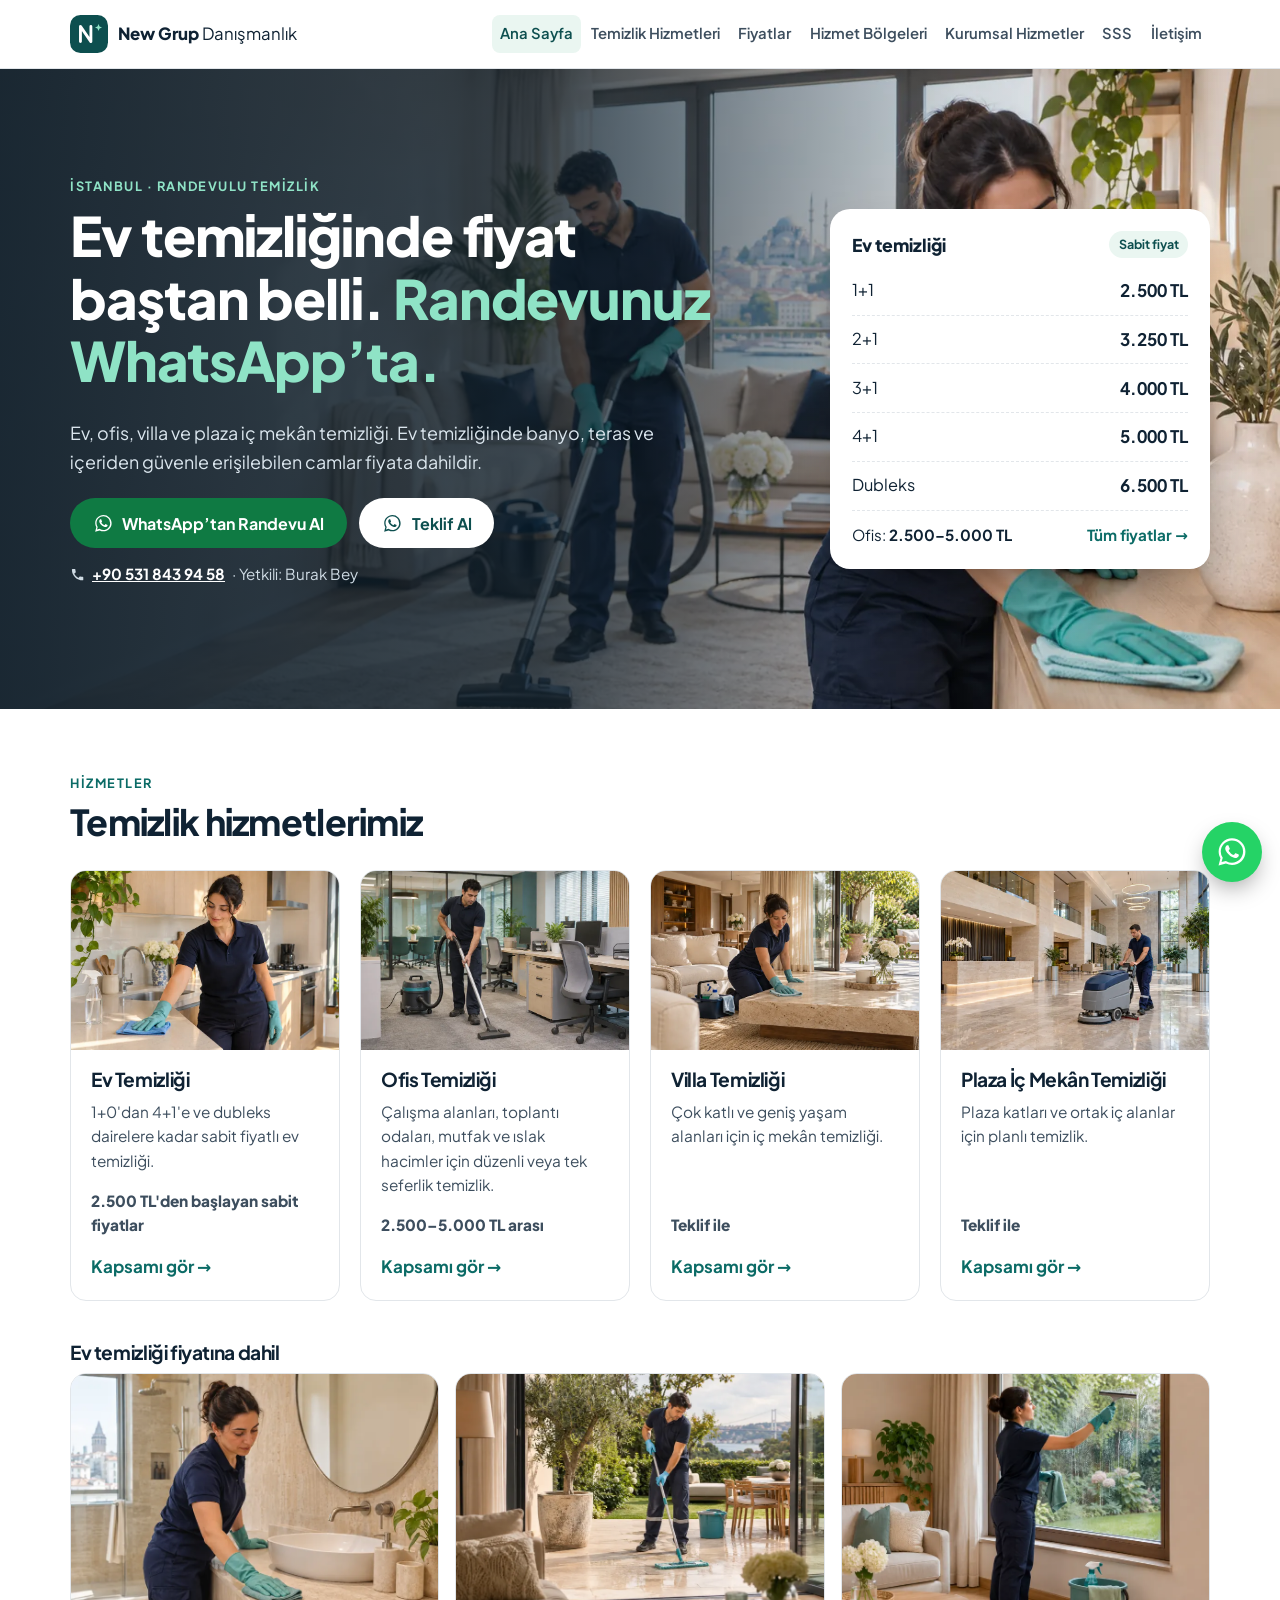
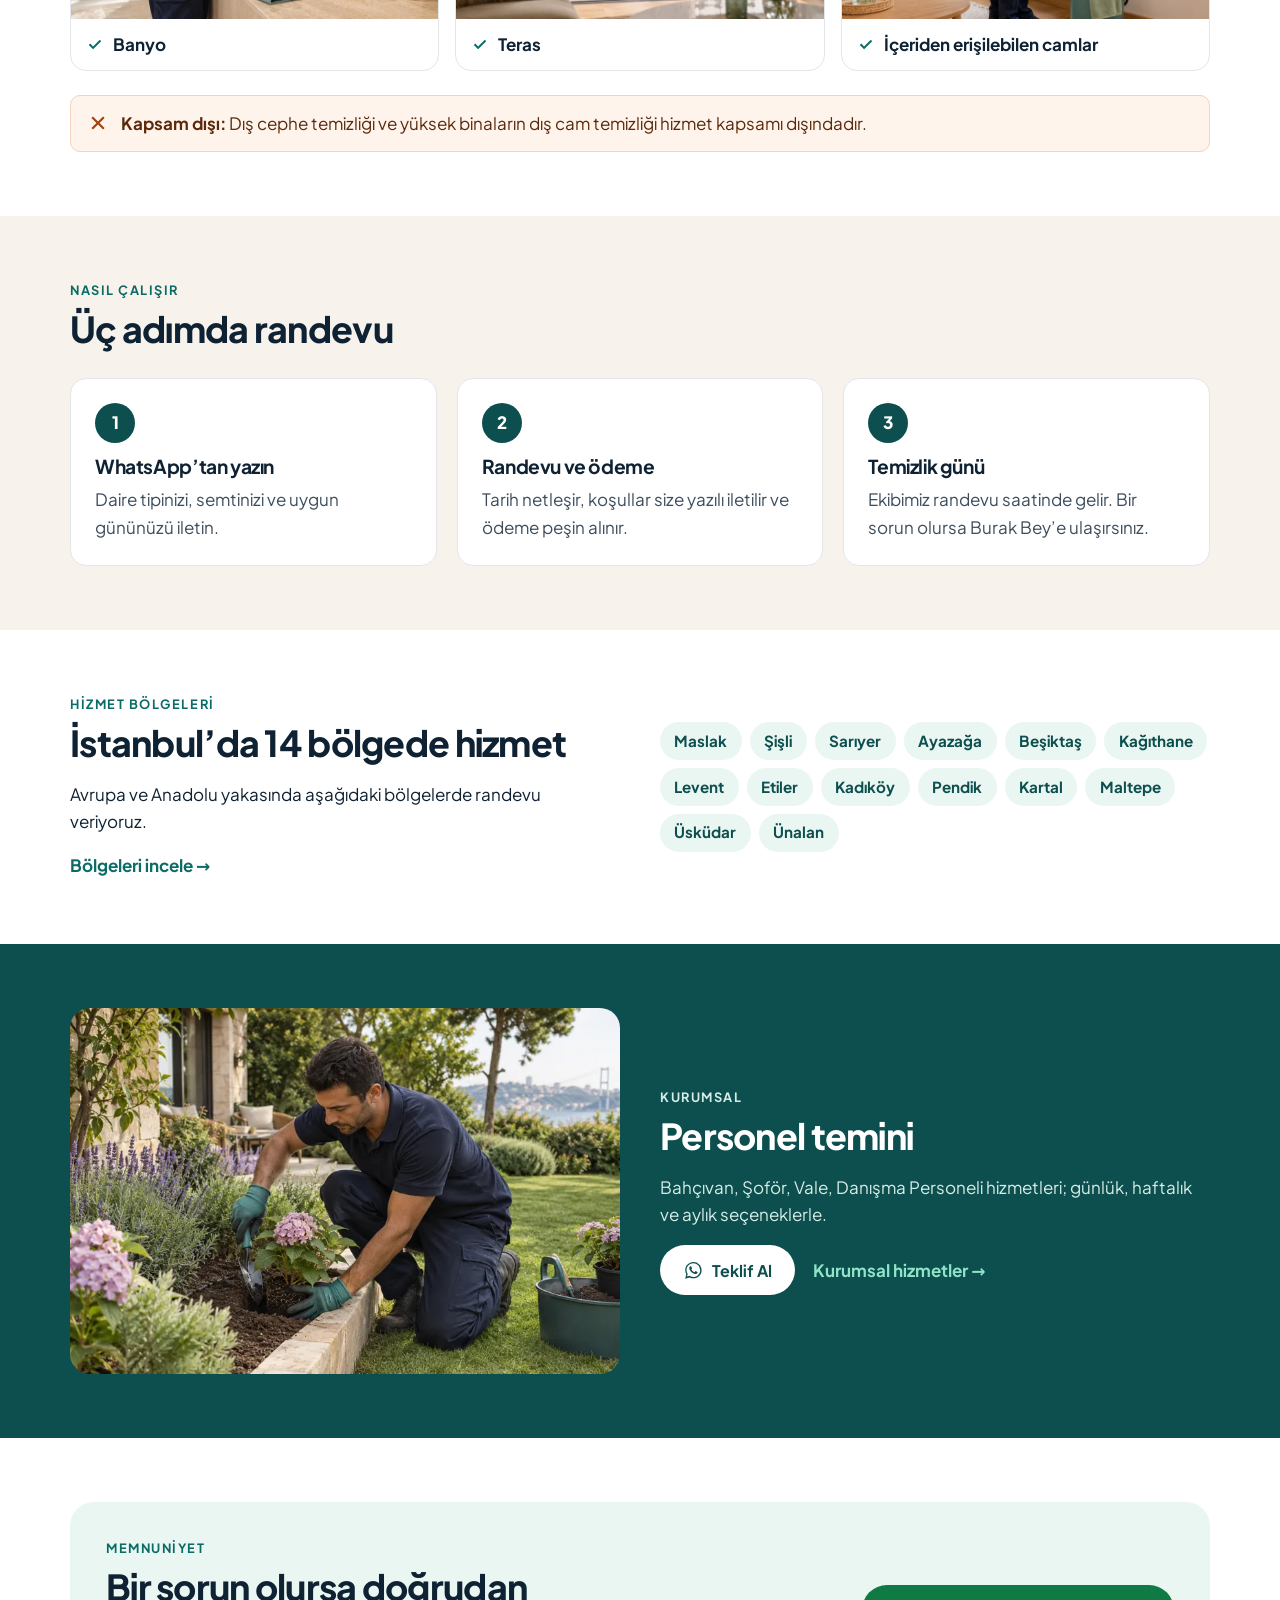
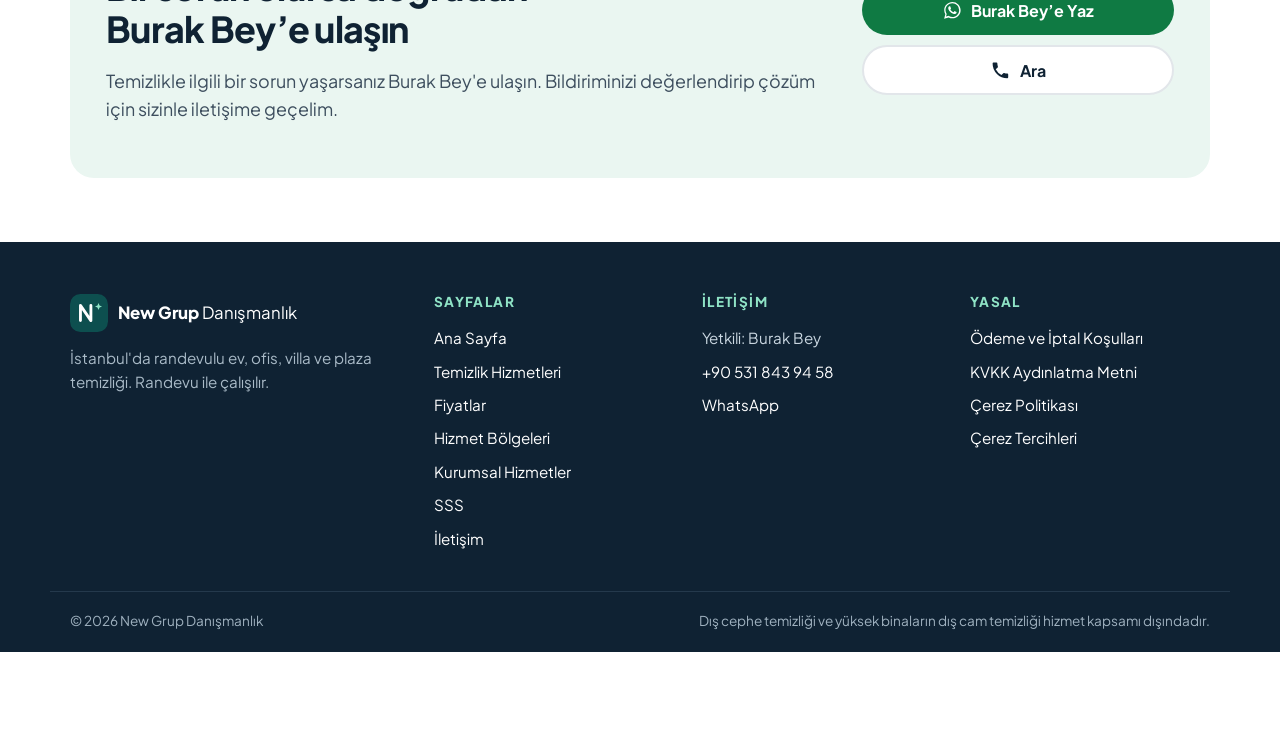
==== commit 3cb8159b: "Hizmet görselleri eklendi Co-Authored-By: Claude Opus 5.5 <noreply@anthropic.com> Claude-Session: ht" ====
--- a/index.html
+++ b/index.html
@@ -16,7 +16,7 @@
 <link rel="icon" href="assets/img/favicon.svg" type="image/svg+xml">
 <link rel="preload" href="assets/fonts/plus-jakarta-sans-latin-wght-normal.woff2" as="font" type="font/woff2" crossorigin>
 <link rel="preload" as="image" href="assets/img/hero-salon-800.webp" imagesrcset="assets/img/hero-salon-800.webp 800w, assets/img/hero-salon-1600.webp 1600w" imagesizes="100vw">
-<link rel="stylesheet" href="assets/css/style.css?v=202611161901">
+<link rel="stylesheet" href="assets/css/style.css?v=202611161903">
 <script>
 window.NG_CFG={"ga4": "", "ads": "", "adsWa": "", "adsTel": ""};
 window.dataLayer=window.dataLayer||[];function gtag(){dataLayer.push(arguments);}
@@ -69,6 +69,8 @@
 <div class="svc-img"><img class="" src="assets/img/plaza-800.webp" srcset="assets/img/plaza-800.webp 800w, assets/img/plaza-1600.webp 1600w" sizes="(max-width: 760px) 100vw, 25vw" alt="Plaza lobisinde zemin temizleme makinesi kullanan görevli" width="1536" height="1024" loading="lazy" decoding="async"></div><h3>Plaza İç Mekân Temizliği</h3><p>Plaza katları ve ortak iç alanlar için planlı temizlik.</p>
 <p class="svc-price">Teklif ile</p>
 <a class="more" href="temizlik-hizmetleri.html#plaza-temizligi">Kapsamı gör →</a></article></div>
+  <h3 class="dahil-h">Ev temizliği fiyatına dahil</h3>
+  <div class="dahil-grid"><figure class="dahil"><img class="" src="assets/img/banyo-800.webp" srcset="assets/img/banyo-800.webp 800w, assets/img/banyo-1600.webp 1600w" sizes="(max-width: 760px) 100vw, 33vw" alt="Banyo tezgâhını silen temizlik görevlisi" width="1536" height="1024" loading="lazy" decoding="async"><figcaption><svg viewBox="0 0 20 20" aria-hidden="true"><path fill="currentColor" d="M8.1 14.3 3.8 10l1.4-1.4 2.9 2.9 6.7-6.7 1.4 1.4z"/></svg>Banyo</figcaption></figure><figure class="dahil"><img class="" src="assets/img/teras-800.webp" srcset="assets/img/teras-800.webp 800w, assets/img/teras-1600.webp 1600w" sizes="(max-width: 760px) 100vw, 33vw" alt="Terası paspaslayan temizlik görevlisi" width="1536" height="1024" loading="lazy" decoding="async"><figcaption><svg viewBox="0 0 20 20" aria-hidden="true"><path fill="currentColor" d="M8.1 14.3 3.8 10l1.4-1.4 2.9 2.9 6.7-6.7 1.4 1.4z"/></svg>Teras</figcaption></figure><figure class="dahil"><img class="" src="assets/img/cam-800.webp" srcset="assets/img/cam-800.webp 800w, assets/img/cam-1600.webp 1600w" sizes="(max-width: 760px) 100vw, 33vw" alt="Pencere camını içeriden silen temizlik görevlisi" width="1536" height="1024" loading="lazy" decoding="async"><figcaption><svg viewBox="0 0 20 20" aria-hidden="true"><path fill="currentColor" d="M8.1 14.3 3.8 10l1.4-1.4 2.9 2.9 6.7-6.7 1.4 1.4z"/></svg>İçeriden erişilebilen camlar</figcaption></figure></div>
   <div class="note note-warn"><svg viewBox="0 0 20 20" aria-hidden="true"><path fill="currentColor" d="m5.4 4 4.6 4.6L14.6 4 16 5.4 11.4 10l4.6 4.6-1.4 1.4-4.6-4.6L5.4 16 4 14.6 8.6 10 4 5.4z"/></svg><p><b>Kapsam dışı:</b> Dış cephe temizliği ve yüksek binaların dış cam temizliği hizmet kapsamı dışındadır.</p></div>
 </div></section>
 
@@ -89,9 +91,10 @@
 </div></section>
 
 <section class="sec sec-dark"><div class="wrap split">
+  <div class="dark-photo"><img class="" src="assets/img/bahcivan-800.webp" srcset="assets/img/bahcivan-800.webp 800w, assets/img/bahcivan-1600.webp 1600w" sizes="(max-width: 860px) 100vw, 50vw" alt="Villa bahçesinde çiçek diken bahçıvan" width="1536" height="1024" loading="lazy" decoding="async"></div>
   <div><p class="eyebrow eyebrow-l">Kurumsal</p><h2>Personel temini</h2>
-  <p>Bahçıvan, Şoför, Vale, Danışma Personeli hizmetleri; günlük, haftalık ve aylık seçeneklerle.</p></div>
-  <div class="dark-cta"><a class="btn btn-light" href="https://wa.me/905318439458?text=Merhaba%20Burak%20Bey%2C%20kurumsal%20personel%20i%C3%A7in%20teklif%20almak%20istiyorum.%20Semt%3A%20%E2%80%A6%20Alan/kapsam%3A%20%E2%80%A6" target="_blank" rel="noopener" data-track="whatsapp" data-ctx="home-kurumsal"><svg viewBox="0 0 32 32" aria-hidden="true"><path fill="currentColor" d="M16.04 3C9.08 3 3.43 8.64 3.43 15.6c0 2.22.58 4.39 1.69 6.3L3.33 28.7l6.96-1.83a12.6 12.6 0 0 0 5.75 1.39h.01c6.95 0 12.6-5.65 12.6-12.6 0-3.37-1.31-6.53-3.69-8.91A12.52 12.52 0 0 0 16.04 3Zm0 23.07h-.01a10.5 10.5 0 0 1-5.35-1.46l-.38-.23-4.13 1.08 1.1-4.02-.25-.41a10.44 10.44 0 0 1-1.6-5.43c0-5.79 4.71-10.5 10.51-10.5 2.8 0 5.44 1.1 7.42 3.08a10.43 10.43 0 0 1 3.07 7.43c0 5.79-4.71 10.5-10.5 10.5Zm5.76-7.86c-.32-.16-1.87-.92-2.16-1.03-.29-.1-.5-.16-.71.16-.21.32-.82 1.03-1 1.24-.18.21-.37.24-.68.08-.32-.16-1.33-.49-2.54-1.57-.94-.84-1.57-1.87-1.75-2.18-.18-.32-.02-.49.14-.65.14-.14.32-.37.47-.55.16-.18.21-.32.32-.53.1-.21.05-.4-.03-.55-.08-.16-.71-1.71-.97-2.34-.26-.62-.52-.53-.71-.54h-.6c-.21 0-.55.08-.84.4-.29.32-1.1 1.08-1.1 2.63s1.13 3.05 1.29 3.26c.16.21 2.22 3.39 5.38 4.75.75.32 1.34.52 1.8.66.75.24 1.44.21 1.98.13.6-.09 1.87-.76 2.13-1.5.26-.74.26-1.37.18-1.5-.08-.13-.29-.21-.6-.37Z"/></svg><span>Teklif Al</span></a><a class="more more-l" href="kurumsal-hizmetler.html">Kurumsal hizmetler →</a></div>
+  <p>Bahçıvan, Şoför, Vale, Danışma Personeli hizmetleri; günlük, haftalık ve aylık seçeneklerle.</p>
+  <div class="dark-cta"><a class="btn btn-light" href="https://wa.me/905318439458?text=Merhaba%20Burak%20Bey%2C%20kurumsal%20personel%20i%C3%A7in%20teklif%20almak%20istiyorum.%20Semt%3A%20%E2%80%A6%20Alan/kapsam%3A%20%E2%80%A6" target="_blank" rel="noopener" data-track="whatsapp" data-ctx="home-kurumsal"><svg viewBox="0 0 32 32" aria-hidden="true"><path fill="currentColor" d="M16.04 3C9.08 3 3.43 8.64 3.43 15.6c0 2.22.58 4.39 1.69 6.3L3.33 28.7l6.96-1.83a12.6 12.6 0 0 0 5.75 1.39h.01c6.95 0 12.6-5.65 12.6-12.6 0-3.37-1.31-6.53-3.69-8.91A12.52 12.52 0 0 0 16.04 3Zm0 23.07h-.01a10.5 10.5 0 0 1-5.35-1.46l-.38-.23-4.13 1.08 1.1-4.02-.25-.41a10.44 10.44 0 0 1-1.6-5.43c0-5.79 4.71-10.5 10.51-10.5 2.8 0 5.44 1.1 7.42 3.08a10.43 10.43 0 0 1 3.07 7.43c0 5.79-4.71 10.5-10.5 10.5Zm5.76-7.86c-.32-.16-1.87-.92-2.16-1.03-.29-.1-.5-.16-.71.16-.21.32-.82 1.03-1 1.24-.18.21-.37.24-.68.08-.32-.16-1.33-.49-2.54-1.57-.94-.84-1.57-1.87-1.75-2.18-.18-.32-.02-.49.14-.65.14-.14.32-.37.47-.55.16-.18.21-.32.32-.53.1-.21.05-.4-.03-.55-.08-.16-.71-1.71-.97-2.34-.26-.62-.52-.53-.71-.54h-.6c-.21 0-.55.08-.84.4-.29.32-1.1 1.08-1.1 2.63s1.13 3.05 1.29 3.26c.16.21 2.22 3.39 5.38 4.75.75.32 1.34.52 1.8.66.75.24 1.44.21 1.98.13.6-.09 1.87-.76 2.13-1.5.26-.74.26-1.37.18-1.5-.08-.13-.29-.21-.6-.37Z"/></svg><span>Teklif Al</span></a><a class="more more-l" href="kurumsal-hizmetler.html">Kurumsal hizmetler →</a></div></div>
 </div></section>
 
 <section class="sec"><div class="wrap"><div class="promise">
@@ -155,6 +158,6 @@
     </div>
   </form>
 </dialog>
-<script src="assets/js/main.js?v=202611161901" defer></script>
+<script src="assets/js/main.js?v=202611161903" defer></script>
 </body>
 </html>
--- a/assets/css/style.css
+++ b/assets/css/style.css
@@ -143,8 +143,9 @@
 .svc-img img,.card-img img{aspect-ratio:3/2;object-fit:cover;width:100%}
 .card-img{padding:0;overflow:hidden}
 .card-img>*:not(img){margin-left:22px;margin-right:22px}
-.card-img h2{margin-top:18px}
+.card-img h2,.card-img h3{margin-top:18px}
 .card-img .btn{margin-bottom:22px}
+.k-card.card-img .k-terms{margin-left:22px}
 .svc-price{font-weight:800;color:var(--teal);margin-top:auto}
 .svc .more{margin-bottom:20px}
 .svc-ic{width:56px;height:56px;border-radius:14px;background:var(--mint-bg);color:var(--teal);display:grid;place-items:center;margin-bottom:14px}
@@ -170,8 +171,16 @@
 
 .chips{list-style:none;padding:0;margin:0;display:flex;flex-wrap:wrap;gap:8px}
 .chips li{background:var(--mint-bg);color:var(--teal);font-weight:700;padding:.45em .95em;border-radius:999px;font-size:.95rem}
-.dark-cta{display:flex;gap:18px;align-items:center;flex-wrap:wrap;justify-content:flex-end}
-@media (max-width:860px){.dark-cta{justify-content:flex-start}}
+.dark-cta{display:flex;gap:18px;align-items:center;flex-wrap:wrap;margin-top:8px}
+.dark-photo img{border-radius:20px;aspect-ratio:3/2;object-fit:cover;width:100%}
+.dahil-h{margin-top:40px}
+.dahil-grid{display:grid;grid-template-columns:repeat(3,1fr);gap:16px}
+.dahil{margin:0;border-radius:var(--r);overflow:hidden;border:1px solid var(--line);background:#fff}
+.dahil img{aspect-ratio:3/2;object-fit:cover;width:100%}
+.dahil figcaption{display:flex;gap:8px;align-items:center;padding:12px 14px;font-weight:700}
+.dahil svg{width:20px;height:20px;color:var(--teal-2)}
+.spacer{height:36px}
+@media (max-width:760px){.dahil-grid{grid-template-columns:1fr}}
 
 .promise{display:grid;grid-template-columns:1.4fr .6fr;gap:28px;align-items:center;background:var(--mint-bg);border-radius:24px;padding:36px}
 .promise-cta{display:flex;flex-direction:column;gap:10px}
